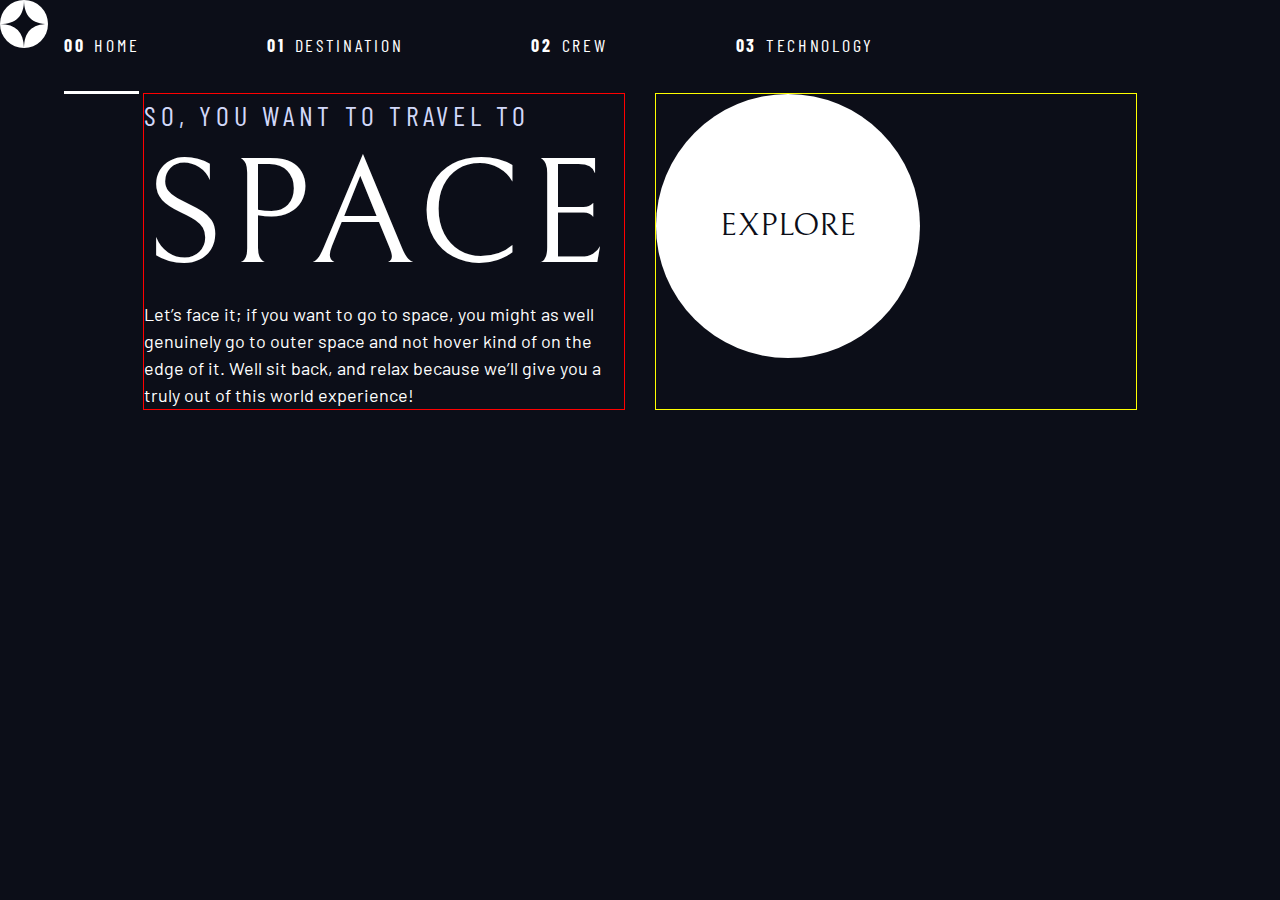
==== index.html @ adc0e78e "Starting the HOME page" ====
<!DOCTYPE html>
<html lang="en">
  <head>
    <meta charset="UTF-8" />
    <meta name="viewport" content="width=device-width, initial-scale=1.0" />

    <link
      rel="icon"
      type="image/png"
      sizes="32x32"
      href="./assets/favicon-32x32.png"
    />
    <!-- Google fonts -->
    <link rel="preconnect" href="https://fonts.googleapis.com" />
    <link rel="preconnect" href="https://fonts.gstatic.com" crossorigin />
    <link
      href="https://fonts.googleapis.com/css2?family=Barlow+Condensed:wght@400;700&family=Bellefair&family=Barlow:wght@400;700&display=swap"
      rel="stylesheet"
    />

    <!-- Our custom CSS -->
    <link rel="stylesheet" href="index.css" />
    <title>Frontend Mentor | Space tourism website</title>
  </head>
  <body class="home">
    <header class="primary-header flex">
      <div>
        <img
          src="./assets/shared/logo.svg"
          alt="space tourism logo"
          class="logo"
        />
      </div>
      <nav>
        <ul class="primary-navigation underline-indicators flex">
          <li class="active">
            <a
              class="ff-sans-cond uppercase text-white letter-spacing-2"
              href="index.html"
              ><span>00</span>Home</a
            >
          </li>
          <li>
            <a
              class="ff-sans-cond uppercase text-white letter-spacing-2"
              href="destination.html"
              ><span>01</span>Destination</a
            >
          </li>
          <li>
            <a
              class="ff-sans-cond uppercase text-white letter-spacing-2"
              href="crew.html"
              ><span>02</span>Crew</a
            >
          </li>
          <li>
            <a
              class="ff-sans-cond uppercase text-white letter-spacing-2"
              href="technology.html"
              ><span>03</span>Technology</a
            >
          </li>
        </ul>
      </nav>
    </header>

    <div class="grid-container">
      <div>
        <h1 class="text-accent fs-500 ff-sans-cond uppercase letter-spacing-1">
          So, you want to travel to
          <span class="fs-900 ff-serif text-white">Space</span>
        </h1>
        <p>
          Let’s face it; if you want to go to space, you might as well genuinely
          go to outer space and not hover kind of on the edge of it. Well sit
          back, and relax because we’ll give you a truly out of this world
          experience!
        </p>
      </div>
      <div>
        <a
          href="#"
          class="large-button uppercase ff-serif fs-600 text-dark bg-white"
          >Explore</a
        >
      </div>
    </div>
  </body>
</html>
---- index.css ----
/* ------------------- */
/* Custom properties   */
/* ------------------- */

:root {
  /* colors */
  --clr-dark: 230 35% 7%;
  --clr-light: 231 77% 90%;
  --clr-white: 0 0% 100%;
  
  /* font-sizes */
  --fs-900: 9.375rem;
  --fs-800: 6.25rem;
  --fs-700: 3.5rem;
  --fs-600: 2rem;
  --fs-500: 1.75rem;
  --fs-400: 1.125rem;
  --fs-300: 1rem;
  --fs-200: 0.875rem;
  
  /* font-families */
  --ff-serif: "Bellefair", serif;
  --ff-sans-cond: "Barlow Condensed", sans-serif;
  --ff-sans-normal: "Barlow", sans-serif;
}


/* ------------------- */
/* Reset               */
/* ------------------- */

/* https://piccalil.li/blog/a-modern-css-reset/ */

/* Box sizing */
*,
*::before,
*::after {
  box-sizing: border-box;
}

/* Reset margins */
body,
h1,
h2,
h3,
h4,
h5,
p,
figure,
picture {
  margin: 0; 
}

h1,
h2,
h3,
h4,
h5,
h6,
p {
  font-weight: 400;
}

/* set up the body */
body {
  font-family: var(--ff-sans-normal);
  font-size: var(--fs-400);
  color: hsl( var(--clr-white) );
  background-color: hsl( var(--clr-dark) );
  line-height: 1.5;
  min-height: 100vh;
}

/* make images easier to work with */
img,
picutre {
  max-width: 100%;
  display: block;
}

/* make form elements easier to work with */
input,
button,
textarea,
select {
  font: inherit;
}

/* remove animations for people who've turned them off */
@media (prefers-reduced-motion: reduce) {  
*,
*::before,
*::after {
  animation-duration: 0.01ms !important;
  animation-iteration-count: 1 !important;
  transition-duration: 0.01ms !important;
  scroll-behavior: auto !important;
}
}


/* ------------------- */
/* Utility classes     */
/* ------------------- */

/* general */

.flex {
  display: flex;
  gap: var(--gap, 1rem);
}

.grid {
  display: grid;
  gap: var(--gap, 1rem);
}

.flow > *:where(:not(:first-child)) {
  margin-top: var(--flow-space, 1rem);
}

.container {
  padding-inline: 2em;
  margin-inline: auto;
  max-width: 80rem;
}

.grid-container {
  display: grid;
  column-gap: var(--container-gap, 2rem);
  grid-template-columns: minmax(2rem, 1fr) repeat(2, minmax(0, 30rem)) minmax(2rem, 1fr);
}

.grid-container > *:first-child {
  grid-column: 2;
  outline: 1px solid red;
}

.grid-container > *:last-child {
  grid-column: 3;
  outline: 1px solid yellow;
}


.sr-only {
position: absolute; 
width: 1px;
height: 1px;
padding: 0;
margin: -1px; 
overflow: hidden;
clip: rect(0, 0, 0, 0);
white-space: nowrap; /* added line */
border: 0;
}

/* colors */

.bg-dark { background-color: hsl( var(--clr-dark) );}
.bg-accent { background-color: hsl( var(--clr-light) );}
.bg-white { background-color: hsl( var(--clr-white) );}

.text-dark { color: hsl( var(--clr-dark) );}
.text-accent { color: hsl( var(--clr-light) );}
.text-white { color: hsl( var(--clr-white) );}

/* typography */

.ff-serif { font-family: var(--ff-serif); } 
.ff-sans-cond { font-family: var(--ff-sans-cond); } 
.ff-sans-normal { font-family: var(--ff-sans-normal); } 

.letter-spacing-1 { letter-spacing: 4.75px; } 
.letter-spacing-2 { letter-spacing: 2.7px; } 
.letter-spacing-3 { letter-spacing: 2.35px; } 

.uppercase { text-transform: uppercase; }

.fs-900 { font-size: var(--fs-900); }
.fs-800 { font-size: var(--fs-800); }
.fs-700 { font-size: var(--fs-700); }
.fs-600 { font-size: var(--fs-600); }
.fs-500 { font-size: var(--fs-500); }
.fs-400 { font-size: var(--fs-400); }
.fs-300 { font-size: var(--fs-300); }
.fs-200 { font-size: var(--fs-200); }

.fs-900,
.fs-800,
.fs-700,
.fs-600 {
  line-height: 1.1;
}

.numbered-title {
  font-family: var(--ff-sans-cond);
  font-size: var(--fs-500);
  text-transform: uppercase;
  letter-spacing: 4.72px; 
}

.numbered-title span {
  margin-right: .5em;
  font-weight: 700;
  color: hsl( var(--clr-white) / .25);
}


/* ------------------- */
/* Compontents         */
/* ------------------- */

.large-button {
  position: relative;
  z-index: 1;
  display: inline-grid;
  place-items: center;
  padding: 0 2em;
  border-radius: 50%;
  aspect-ratio: 1;
  text-decoration: none;
}

.large-button::after {
  content: '';
  position: absolute;
  z-index: -1;
  width: 100%;
  height: 100%;
  background: hsl( var(--clr-white) / .1);
  border-radius: 50%;
  opacity: 0;
  transition: opacity 500ms linear, transform 750ms ease-in-out;
}

.large-button:hover::after,
.large-button:focus::after {
  opacity: 1;
  transform: scale(1.5);
}

.primary-navigation {
  --gap: 8rem;
  --underline-gap: 2rem;
  list-style: none;
  padding: 0;
  margin: 0;
}

.primary-navigation a {
  text-decoration: none;
}

.primary-navigation a > span {
  font-weight: 700;
  margin-right: .5em;
}

.underline-indicators > * {
  cursor: pointer;
  padding: var(--underline-gap, 1rem) 0;
  border: 0;
  border-bottom: .2rem solid hsl( var(--clr-white) / 0 );
}

.underline-indicators > *:hover,
.underline-indicators > *:focus {
  border-color: hsl( var(--clr-white) / .5);
}

.underline-indicators > .active,
.underline-indicators > [aria-selected="true"] {
  color: hsl( var(--clr-white) / 1);
  border-color: hsl( var(--clr-white) / 1); 
}

.tab-list {
  --gap: 2rem;
}

.dot-indicators > * {
  cursor: pointer;
  border: 0;
  border-radius: 50%;
  padding: .5em;
  background-color: hsl( var(--clr-white) / .25);
}

.dot-indicators > *:hover,
.dot-indicators > *:focus { 
  background-color: hsl( var(--clr-white) / .5);
}

.dot-indicators > [aria-selected="true"] {
  background-color: hsl( var(--clr-white) / 1); 
}
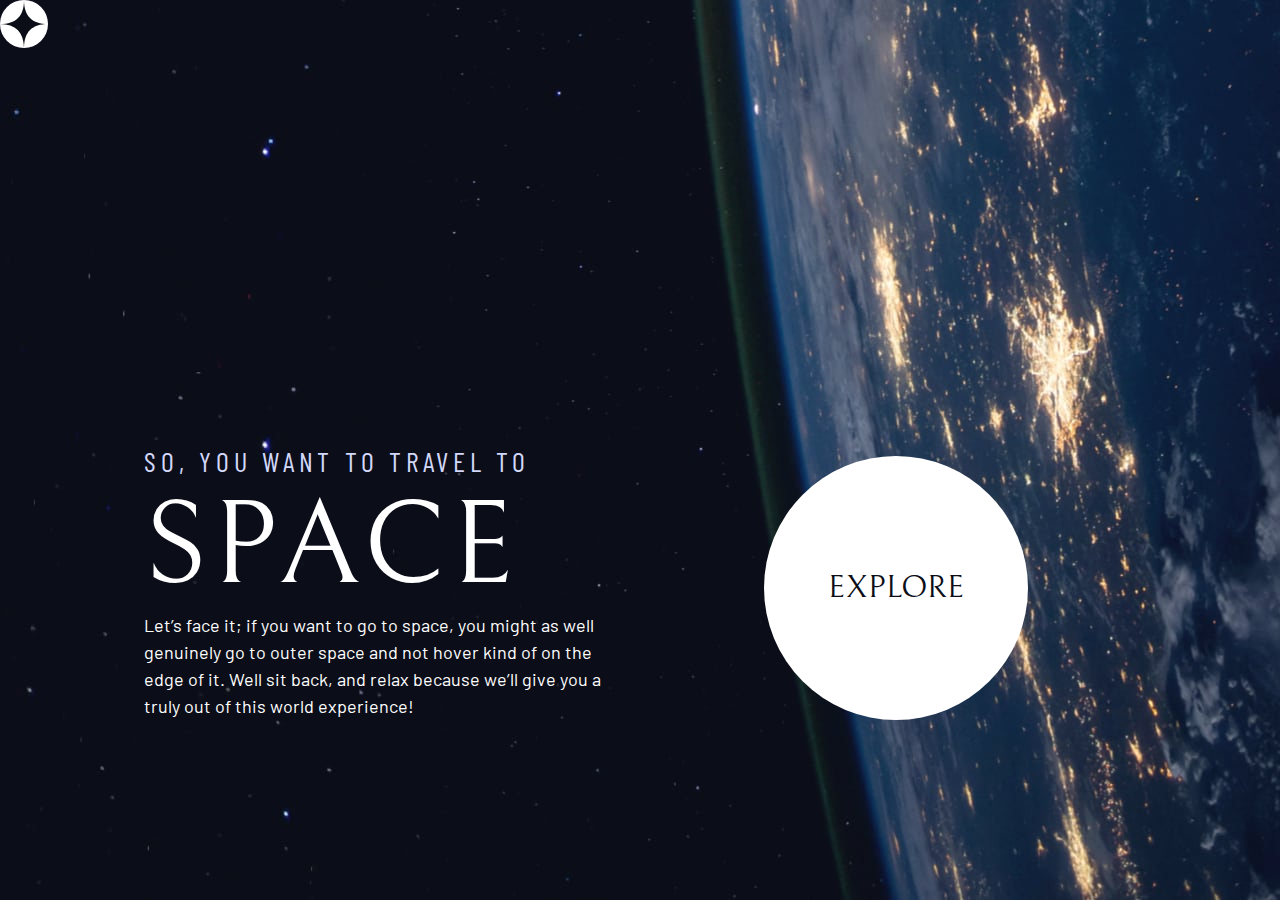
==== commit e31020bd: "Finished with Homepage layout" ====
--- a/index.html
+++ b/index.html
@@ -31,46 +31,23 @@
           class="logo"
         />
       </div>
-      <nav>
+      <!-- <nav>
         <ul class="primary-navigation underline-indicators flex">
-          <li class="active">
-            <a
-              class="ff-sans-cond uppercase text-white letter-spacing-2"
-              href="index.html"
-              ><span>00</span>Home</a
-            >
-          </li>
-          <li>
-            <a
-              class="ff-sans-cond uppercase text-white letter-spacing-2"
-              href="destination.html"
-              ><span>01</span>Destination</a
-            >
-          </li>
-          <li>
-            <a
-              class="ff-sans-cond uppercase text-white letter-spacing-2"
-              href="crew.html"
-              ><span>02</span>Crew</a
-            >
-          </li>
-          <li>
-            <a
-              class="ff-sans-cond uppercase text-white letter-spacing-2"
-              href="technology.html"
-              ><span>03</span>Technology</a
-            >
-          </li>
+            <li class="active"><a class="ff-sans-cond uppercase text-white letter-spacing-2" href="index.html"><span>00</span>Home</a>
+            <li><a class="ff-sans-cond uppercase text-white letter-spacing-2" href="destination.html"><span>01</span>Destination</a>
+            <li><a class="ff-sans-cond uppercase text-white letter-spacing-2" href="crew.html"><span>02</span>Crew</a>
+            <li><a class="ff-sans-cond uppercase text-white letter-spacing-2" href="technology.html"><span>03</span>Technology</a>
         </ul>
-      </nav>
+    </nav> -->
     </header>
 
-    <div class="grid-container">
+    <div class="grid-container grid-container--home">
       <div>
         <h1 class="text-accent fs-500 ff-sans-cond uppercase letter-spacing-1">
           So, you want to travel to
-          <span class="fs-900 ff-serif text-white">Space</span>
+          <span class="d-block fs-900 ff-serif text-white">Space</span>
         </h1>
+
         <p>
           Let’s face it; if you want to go to space, you might as well genuinely
           go to outer space and not hover kind of on the edge of it. Well sit
@@ -79,9 +56,7 @@
         </p>
       </div>
       <div>
-        <a
-          href="#"
-          class="large-button uppercase ff-serif fs-600 text-dark bg-white"
+        <a href="#" class="large-button uppercase ff-serif text-dark bg-white"
           >Explore</a
         >
       </div>
--- a/index.css
+++ b/index.css
@@ -9,12 +9,12 @@
   --clr-white: 0 0% 100%;
   
   /* font-sizes */
-  --fs-900: 9.375rem;
-  --fs-800: 6.25rem;
-  --fs-700: 3.5rem;
-  --fs-600: 2rem;
+  --fs-900: clamp(5rem, 8vw + 1rem, 9.375rem);
+  --fs-800: 3.5rem;
+  --fs-700: 1.5rem;
+  --fs-600: 1rem;
   --fs-500: 1.75rem;
-  --fs-400: 1.125rem;
+  --fs-400: 0.9375rem;
   --fs-300: 1rem;
   --fs-200: 0.875rem;
   
@@ -22,6 +22,25 @@
   --ff-serif: "Bellefair", serif;
   --ff-sans-cond: "Barlow Condensed", sans-serif;
   --ff-sans-normal: "Barlow", sans-serif;
+}
+
+@media (min-width: 35em) {
+  :root {
+      --fs-800: 5rem;
+      --fs-700: 2.5rem;
+      --fs-600: 1.5rem;
+      --fs-400: 1rem;
+  }
+}
+
+@media (min-width: 45em) {
+  :root {
+      /* font-sizes */
+      --fs-800: 6.25rem;
+      --fs-700: 3.5rem;
+      --fs-600: 2rem;
+      --fs-400: 1.125rem;
+  }
 }
 
 
@@ -69,6 +88,9 @@
   background-color: hsl( var(--clr-dark) );
   line-height: 1.5;
   min-height: 100vh;
+  
+  display: grid;
+  grid-template-rows: min-content 1fr;
 }
 
 /* make images easier to work with */
@@ -115,6 +137,10 @@
   gap: var(--gap, 1rem);
 }
 
+.d-block {
+  display: block;
+}
+
 .flow > *:where(:not(:first-child)) {
   margin-top: var(--flow-space, 1rem);
 }
@@ -126,19 +152,36 @@
 }
 
 .grid-container {
+  text-align: center;
   display: grid;
-  column-gap: var(--container-gap, 2rem);
-  grid-template-columns: minmax(2rem, 1fr) repeat(2, minmax(0, 30rem)) minmax(2rem, 1fr);
-}
-
-.grid-container > *:first-child {
-  grid-column: 2;
-  outline: 1px solid red;
-}
-
-.grid-container > *:last-child {
-  grid-column: 3;
-  outline: 1px solid yellow;
+  place-items: center;
+  padding-inline: 1rem;
+
+}
+
+.grid-container * {
+  max-width: 50ch;
+}
+
+@media (min-width: 45em) {
+  .grid-container {
+      text-align: left;
+      column-gap: var(--container-gap, 2rem);
+      grid-template-columns: minmax(1rem, 1fr) repeat(2, minmax(0, 30rem)) minmax(1rem, 1fr);
+  }
+  
+  .grid-container > *:first-child {
+      grid-column: 2;
+  }
+
+  .grid-container > *:last-child {
+      grid-column: 3;
+  }
+  
+  .grid-container--home {
+      padding-bottom: max(6rem, 20vh);
+      align-items: end;
+  }
 }
 
 
@@ -211,6 +254,7 @@
 /* ------------------- */
 
 .large-button {
+  font-size: 2rem;
   position: relative;
   z-index: 1;
   display: inline-grid;
@@ -293,4 +337,30 @@
 
 .dot-indicators > [aria-selected="true"] {
   background-color: hsl( var(--clr-white) / 1); 
+}
+
+
+/* ----------------------------- */
+/* Page specific background      */
+/* ----------------------------- */
+body {
+  background-size: cover;
+  background-position: bottom center;
+}
+/* home */
+.home {
+  background-image: url(./assets/home/background-home-mobile.jpg);
+}
+
+@media (min-width: 35rem) {
+  .home {
+      background-position: center center;
+      background-image: url(./assets/home/background-home-tablet.jpg);
+  }
+}
+
+@media (min-width: 45rem) {
+  .home {
+      background-image: url(./assets/home/background-home-desktop.jpg);
+  }
 }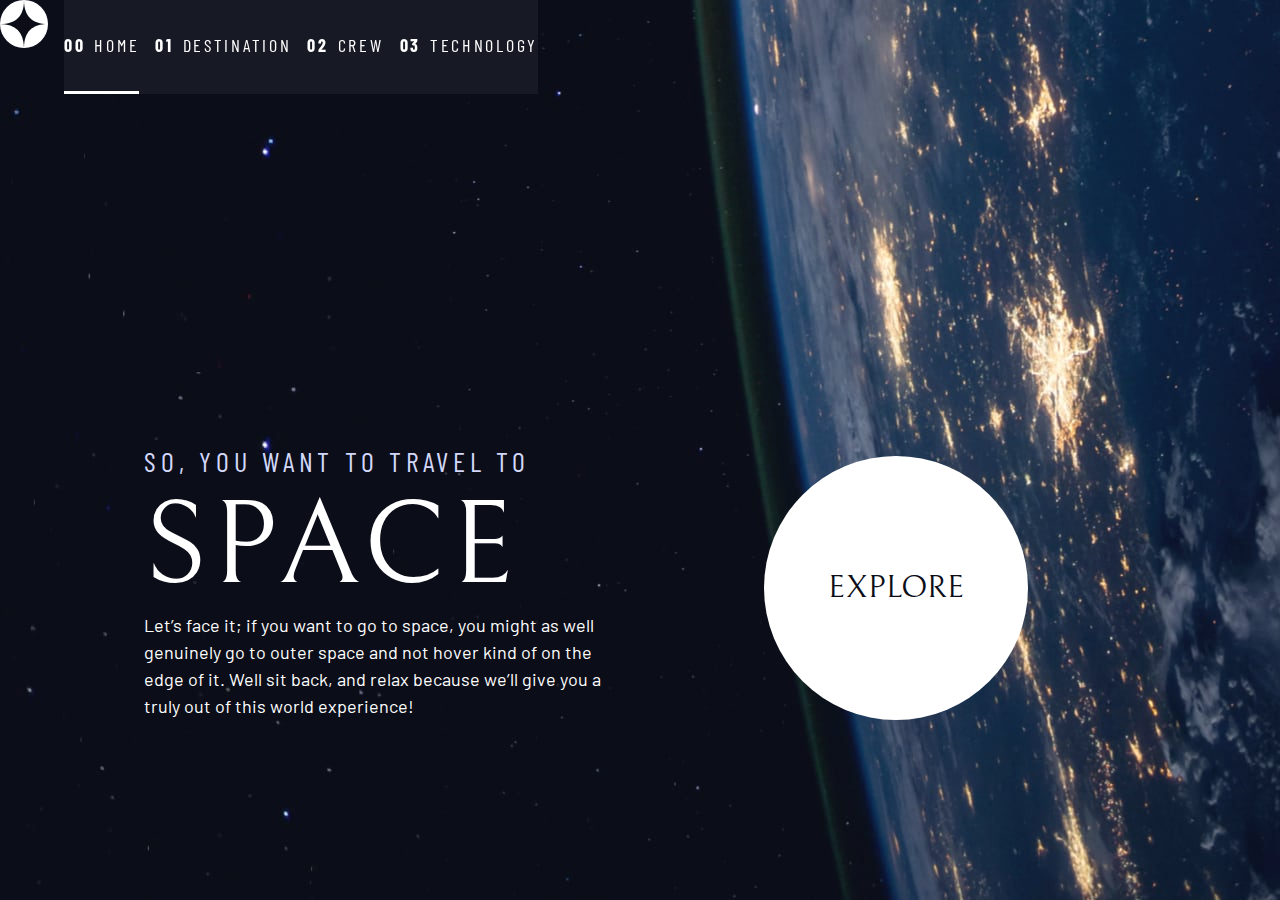
==== commit facfedc5: "Mobile Navbar with animations" ====
--- a/index.html
+++ b/index.html
@@ -21,6 +21,7 @@
     <!-- Our custom CSS -->
     <link rel="stylesheet" href="index.css" />
     <title>Frontend Mentor | Space tourism website</title>
+    <script src="index.js" defer></script>
   </head>
   <body class="home">
     <header class="primary-header flex">
@@ -31,14 +32,45 @@
           class="logo"
         />
       </div>
-      <!-- <nav>
-        <ul class="primary-navigation underline-indicators flex">
-            <li class="active"><a class="ff-sans-cond uppercase text-white letter-spacing-2" href="index.html"><span>00</span>Home</a>
-            <li><a class="ff-sans-cond uppercase text-white letter-spacing-2" href="destination.html"><span>01</span>Destination</a>
-            <li><a class="ff-sans-cond uppercase text-white letter-spacing-2" href="crew.html"><span>02</span>Crew</a>
-            <li><a class="ff-sans-cond uppercase text-white letter-spacing-2" href="technology.html"><span>03</span>Technology</a>
+      <button class="mobile-nav-toggle" aria-controls="primary-navigation">
+        <span class="sr-only" aria-expanded="false">Menu</span>
+      </button>
+      <nav>
+        <ul
+          id="primary-navigation"
+          data-visible="false"
+          class="primary-navigation underline-indicators flex"
+        >
+          <li class="active">
+            <a
+              class="ff-sans-cond uppercase text-white letter-spacing-2"
+              href="index.html"
+              ><span>00</span>Home</a
+            >
+          </li>
+          <li>
+            <a
+              class="ff-sans-cond uppercase text-white letter-spacing-2"
+              href="destination.html"
+              ><span>01</span>Destination</a
+            >
+          </li>
+          <li>
+            <a
+              class="ff-sans-cond uppercase text-white letter-spacing-2"
+              href="crew.html"
+              ><span>02</span>Crew</a
+            >
+          </li>
+          <li>
+            <a
+              class="ff-sans-cond uppercase text-white letter-spacing-2"
+              href="technology.html"
+              ><span>03</span>Technology</a
+            >
+          </li>
         </ul>
-    </nav> -->
+      </nav>
     </header>
 
     <div class="grid-container grid-container--home">
--- a/index.css
+++ b/index.css
@@ -91,6 +91,8 @@
   
   display: grid;
   grid-template-rows: min-content 1fr;
+  
+  overflow-x: hidden;
 }
 
 /* make images easier to work with */
@@ -284,11 +286,50 @@
 }
 
 .primary-navigation {
-  --gap: 8rem;
   --underline-gap: 2rem;
   list-style: none;
   padding: 0;
   margin: 0;
+  background: hsl( var(--clr-white) / 0.05);
+  backdrop-filter: blur(1.5rem);
+}
+
+.mobile-nav-toggle {
+  display: none;
+}
+
+@media (max-width: 35rem) {
+  .primary-navigation {
+      --underline-gap: .5rem;
+      position: fixed;
+      z-index: 1000;
+      inset: 0 0 0 30%;
+      list-style: none;
+      padding: min(20rem, 15vh) 2rem;
+      margin: 0;
+      flex-direction: column;
+      transform: translateX(100%);
+      transition: transform 250ms;
+  }
+  
+  .primary-navigation[data-visible="true"] {
+      transform: translateX(0);
+  }
+  
+  .mobile-nav-toggle {
+      display: block;
+      position: absolute;
+      z-index: 2000;
+      right: 1rem;
+      top: 2rem;
+      background: transparent;
+      background-image: url(./assets/shared/icon-hamburger.svg);
+      background-repeat: no-repeat;
+      width: 1.5rem;
+      aspect-ratio: 1;
+      border: 0;
+  }
+  
 }
 
 .primary-navigation a {
@@ -307,15 +348,22 @@
   border-bottom: .2rem solid hsl( var(--clr-white) / 0 );
 }
 
-.underline-indicators > *:hover,
 .underline-indicators > *:focus {
   border-color: hsl( var(--clr-white) / .5);
 }
 
-.underline-indicators > .active,
-.underline-indicators > [aria-selected="true"] {
-  color: hsl( var(--clr-white) / 1);
-  border-color: hsl( var(--clr-white) / 1); 
+@media (hover: hover) {
+  .underline-indicators > *:hover{
+      border-color: hsl( var(--clr-white) / .5);
+  }
+}
+
+@media (min-width: 35rem) {
+  .underline-indicators > .active,
+  .underline-indicators > [aria-selected="true"] {
+      color: hsl( var(--clr-white) / 1);
+      border-color: hsl( var(--clr-white) / 1); 
+  }
 }
 
 .tab-list {
@@ -363,4 +411,4 @@
   .home {
       background-image: url(./assets/home/background-home-desktop.jpg);
   }
-}+} 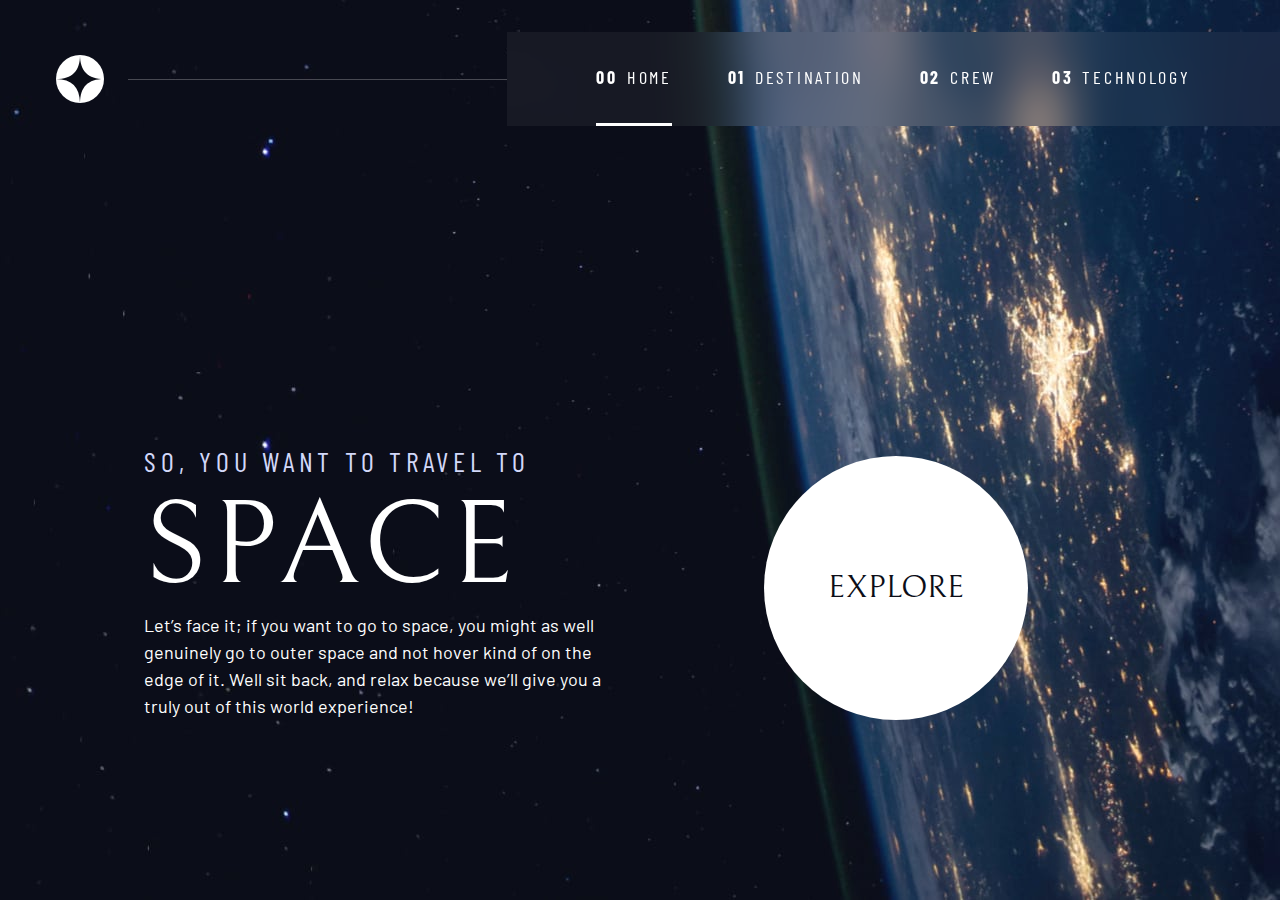
==== commit ec78e582: "Added minute functionalities considering  accessibility for screen readers" ====
--- a/index.html
+++ b/index.html
@@ -24,6 +24,7 @@
     <script src="index.js" defer></script>
   </head>
   <body class="home">
+    <a class="skip-to-content" href="#main">Skip to content</a>
     <header class="primary-header flex">
       <div>
         <img
@@ -45,35 +46,35 @@
             <a
               class="ff-sans-cond uppercase text-white letter-spacing-2"
               href="index.html"
-              ><span>00</span>Home</a
+              ><span aria-hidden="true">00</span>Home</a
             >
           </li>
           <li>
             <a
               class="ff-sans-cond uppercase text-white letter-spacing-2"
               href="destination.html"
-              ><span>01</span>Destination</a
+              ><span aria-hidden="true">01</span>Destination</a
             >
           </li>
           <li>
             <a
               class="ff-sans-cond uppercase text-white letter-spacing-2"
               href="crew.html"
-              ><span>02</span>Crew</a
+              ><span aria-hidden="true">02</span>Crew</a
             >
           </li>
           <li>
             <a
               class="ff-sans-cond uppercase text-white letter-spacing-2"
               href="technology.html"
-              ><span>03</span>Technology</a
+              ><span aria-hidden="true">03</span>Technology</a
             >
           </li>
         </ul>
       </nav>
     </header>
 
-    <div class="grid-container grid-container--home">
+    <main id="main" class="grid-container grid-container--home">
       <div>
         <h1 class="text-accent fs-500 ff-sans-cond uppercase letter-spacing-1">
           So, you want to travel to
@@ -92,6 +93,6 @@
           >Explore</a
         >
       </div>
-    </div>
+    </main>
   </body>
 </html>
--- a/index.css
+++ b/index.css
@@ -186,7 +186,6 @@
   }
 }
 
-
 .sr-only {
 position: absolute; 
 width: 1px;
@@ -199,6 +198,21 @@
 border: 0;
 }
 
+.skip-to-content {
+  position: absolute;
+  z-index: 9999;
+  background: hsl( var(--clr-white) );
+  color: hsl( var(--clr-dark) );
+  padding: .5em 1em;
+  margin-inline: auto;
+  transform: translateY(-100%);
+  transition: transform 250ms ease-in;
+}
+
+.skip-to-content:focus {
+  transform: translateY(0);
+}
+
 /* colors */
 
 .bg-dark { background-color: hsl( var(--clr-dark) );}
@@ -285,13 +299,34 @@
   transform: scale(1.5);
 }
 
+/* primary-header */
+
+.logo {
+  margin: 1.5rem clamp(1.5rem, 5vw, 3.5rem);
+}
+
+.primary-header {
+  justify-content: space-between;
+  align-items: center;
+}
+
 .primary-navigation {
+  --gap: clamp(1.5rem, 5vw, 3.5rem);
   --underline-gap: 2rem;
   list-style: none;
   padding: 0;
   margin: 0;
   background: hsl( var(--clr-white) / 0.05);
   backdrop-filter: blur(1.5rem);
+}
+
+.primary-navigation a {
+  text-decoration: none;
+}
+
+.primary-navigation a > span {
+  font-weight: 700;
+  margin-right: .5em;
 }
 
 .mobile-nav-toggle {
@@ -309,11 +344,15 @@
       margin: 0;
       flex-direction: column;
       transform: translateX(100%);
-      transition: transform 250ms;
+      transition: transform 500ms ease-in-out;
   }
   
   .primary-navigation[data-visible="true"] {
       transform: translateX(0);
+  }
+  
+  .primary-navigation.underline-indicators > .active {
+     border: 0;
   }
   
   .mobile-nav-toggle {
@@ -325,21 +364,59 @@
       background: transparent;
       background-image: url(./assets/shared/icon-hamburger.svg);
       background-repeat: no-repeat;
+      background-position: center;
       width: 1.5rem;
       aspect-ratio: 1;
       border: 0;
   }
   
-}
-
-.primary-navigation a {
-  text-decoration: none;
-}
-
-.primary-navigation a > span {
-  font-weight: 700;
-  margin-right: .5em;
-}
+  .mobile-nav-toggle[aria-expanded="true"] {
+      background-image: url(./assets/shared/icon-close.svg);
+  }
+  
+  .mobile-nav-toggle:focus-visible {
+      outline: 5px solid white;
+      outline-offset: 5px;
+  }
+  
+}
+
+@media (min-width: 35em) {
+  .primary-navigation {
+      padding-inline: clamp(3rem, 7vw, 7rem);
+  }
+}
+
+@media (min-width: 35em) and (max-width: 44.999em) {
+  .primary-navigation a > span {
+      display: none;
+  }
+}
+
+@media (min-width: 45em) {
+  
+   .primary-header::after {
+       content: '';
+       display: block;
+       position: relative;
+       height: 1px;
+       width: 100%;
+       margin-right: -2.5rem;
+       background: hsl( var(--clr-white) / .25);
+       order: 1;
+   }
+   
+  nav {
+      order: 2;
+  }
+  
+  .primary-navigation {
+      margin-block: 2rem;
+  }
+  
+ 
+}
+
 
 .underline-indicators > * {
   cursor: pointer;
@@ -348,22 +425,15 @@
   border-bottom: .2rem solid hsl( var(--clr-white) / 0 );
 }
 
+.underline-indicators > *:hover,
 .underline-indicators > *:focus {
   border-color: hsl( var(--clr-white) / .5);
 }
 
-@media (hover: hover) {
-  .underline-indicators > *:hover{
-      border-color: hsl( var(--clr-white) / .5);
-  }
-}
-
-@media (min-width: 35rem) {
-  .underline-indicators > .active,
-  .underline-indicators > [aria-selected="true"] {
-      color: hsl( var(--clr-white) / 1);
-      border-color: hsl( var(--clr-white) / 1); 
-  }
+.underline-indicators > .active,
+.underline-indicators > [aria-selected="true"] {
+  color: hsl( var(--clr-white) / 1);
+  border-color: hsl( var(--clr-white) / 1); 
 }
 
 .tab-list {
